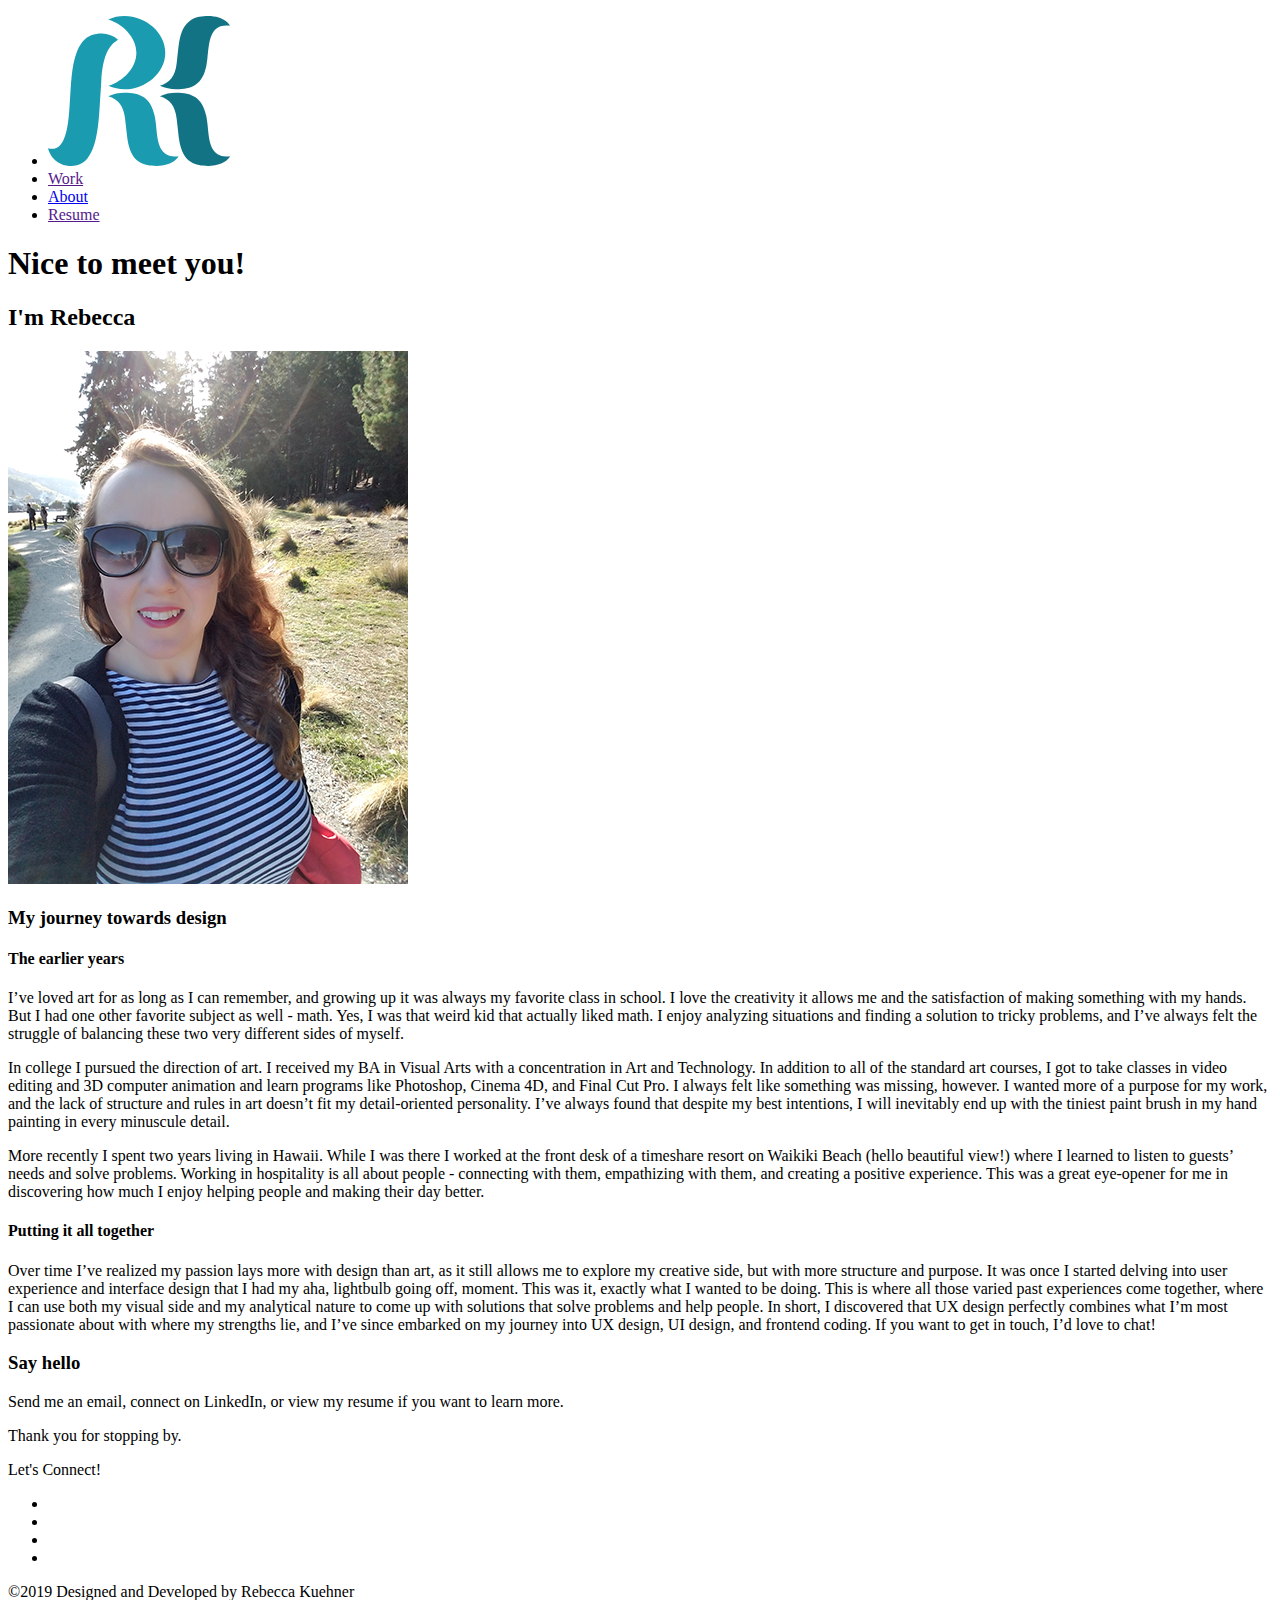
==== about.html @ 0a6de9e0 "HTML complete" ====
<!DOCTYPE html>
<html lang="en" dir="ltr">
  <head>
    <meta charset="utf-8">
    <meta name="viewport" content="width=device-width, initial-scale=1.0">
    <title>Rebecca Kuehner | About</title>
    <link rel="stylesheet" href="https://i.icomoon.io/public/temp/06a7cc0ef6/UntitledProject/style.css">
  </head>
  <body>
    <!-- NAVBAR -->
    <nav>
      <ul class="header">
        <li><a class="navlink" href="index.html"><img class="rklogo" src="images/rk-logo.svg" alt ="RK"></a></li>
        <li><a class="navlink" href="">Work</a></li> <!-- LINK THIS -->
        <li><a class="navlink" href="about.html">About</a></li>
        <li><a class="navlink" href="">Resume</a> <!-- LINK THIS --></li>
      </ul>
    </nav>

    <section class="greeting">
      <h1>Nice to meet you!</h1>
      <h2>I'm Rebecca</h2>
      <img class="rkimage" src="images/about-image-1.png" alt ="Rebecca">
    </section>

    <section class="about-me">
      <h3>My journey towards design</h3>
      <h4>The earlier years</h4>
      <p>I’ve loved art for as long as I can remember, and growing up it was always my favorite class in school. I love the creativity it allows me and the satisfaction of making something with my hands. But I had one other favorite subject as well - math. Yes, I was that weird kid that actually liked math. I enjoy analyzing situations and finding a solution to tricky problems, and I’ve always felt the struggle of balancing these two very different sides of myself.</p>
      <p>In college I pursued the direction of art. I received my BA in Visual Arts with a concentration in Art and Technology. In addition to all of the standard art courses, I got to take classes in video editing and 3D computer animation and learn programs like Photoshop, Cinema 4D, and Final Cut Pro. I always felt like something was missing, however. I wanted more of a purpose for my work, and the lack of structure and rules in art doesn’t fit my detail-oriented personality. I’ve always found that despite my best intentions, I will inevitably end up with the tiniest paint brush in my hand painting in every minuscule detail.</p>
      <p>More recently I spent two years living in Hawaii. While I was there I worked at the front desk of a timeshare resort on Waikiki Beach (hello beautiful view!) where I learned to listen to guests’ needs and solve problems. Working in hospitality is all about people - connecting with them, empathizing with them, and creating a positive experience. This was a great eye-opener for me in discovering how much I enjoy helping people and making their day better.</p>
      <h4>Putting it all together</h4>
      <p>Over time I’ve realized my passion lays more with design than art, as it still allows me to explore my creative side, but with more structure and purpose. It was once I started delving into user experience and interface design that I had my aha, lightbulb going off, moment. This was it, exactly what I wanted to be doing. This is where all those varied past experiences come together, where I can use both my visual side and my analytical nature to come up with solutions that solve problems and help people. In short, I discovered that UX design perfectly combines what I’m most passionate about with where my strengths lie, and I’ve since embarked on my journey into UX design, UI design, and frontend coding. If you want to get in touch, I’d love to chat!</p>
    </section>

    <section class="connect">
      <h3>Say hello</h3>
      <p>Send me an email, connect on LinkedIn, or view my resume if you want to learn more.</p>
    </section>

    <!-- FOOTER -->
    <footer>
      <p>Thank you for stopping by.</p>
      <p>Let's Connect!</p>
      <ul>
        <li><span class="icon-envelope"></span></li>
        <li><span class="icon-linkedin"></span></li>
        <li><span class="icon-github"></span></li>
        <li><span class="icon-instagram"></span></li>
      </ul>
      <p>&copy2019 Designed and Developed by Rebecca Kuehner</p>
    </footer>
  </body>
</html>
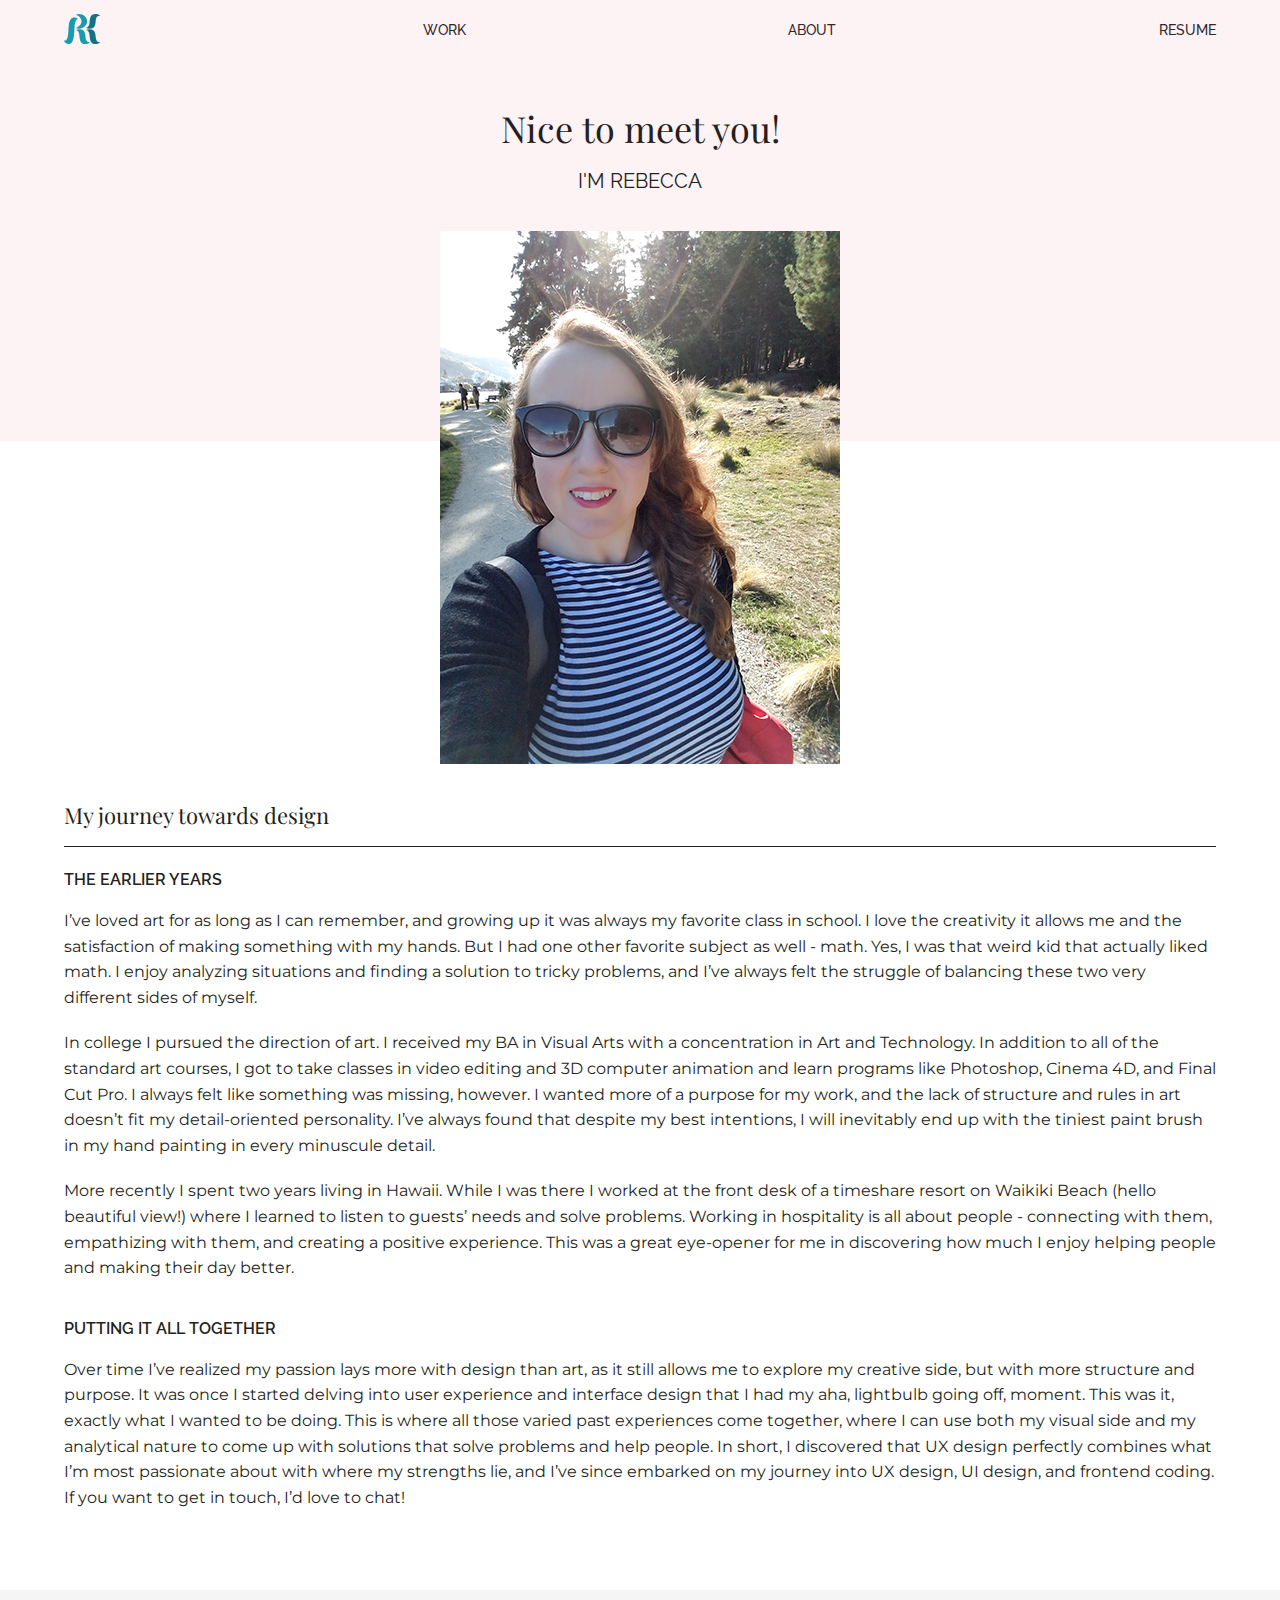
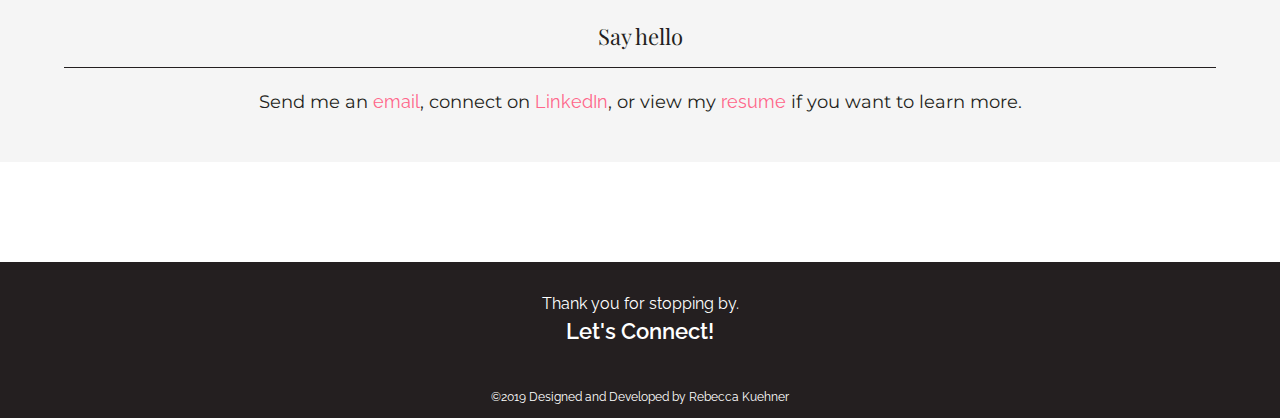
==== commit 4674d279: "portfolio css" ====
--- a/about.html
+++ b/about.html
@@ -4,51 +4,66 @@
     <meta charset="utf-8">
     <meta name="viewport" content="width=device-width, initial-scale=1.0">
     <title>Rebecca Kuehner | About</title>
+    <!-- Styles -->
+    <link rel="stylesheet" href="css/reset.css">
+    <link rel="stylesheet" href="css/style.css">
+    <!-- Icons -->
+    <link rel="stylesheet" href="https://use.fontawesome.com/releases/v5.7.2/css/all.css" integrity="sha384-fnmOCqbTlWIlj8LyTjo7mOUStjsKC4pOpQbqyi7RrhN7udi9RwhKkMHpvLbHG9Sr" crossorigin="anonymous">
     <link rel="stylesheet" href="https://i.icomoon.io/public/temp/06a7cc0ef6/UntitledProject/style.css">
+    <!-- Fonts -->
+    <link href="https://fonts.googleapis.com/css?family=Montserrat:400,500,600|Playfair+Display:400,700|Raleway:400,500,600" rel="stylesheet">
   </head>
   <body>
     <!-- NAVBAR -->
     <nav>
-      <ul class="header">
-        <li><a class="navlink" href="index.html"><img class="rklogo" src="images/rk-logo.svg" alt ="RK"></a></li>
-        <li><a class="navlink" href="">Work</a></li> <!-- LINK THIS -->
-        <li><a class="navlink" href="about.html">About</a></li>
-        <li><a class="navlink" href="">Resume</a> <!-- LINK THIS --></li>
+      <ul class="nav-container">
+        <li class="navlink left"><a class="headerlink" href="index.html"><img class="rklogo" src="images/rk-logo.svg" alt ="RK"></a></li>
+        <li class="navlink underline"><a href="index.html#projects">Work</a></li>
+        <li class="navlink underline"><a href="about.html">About</a></li>
+        <li class="navlink underline"><a href="">Resume</a> <!-- LINK THIS --></li>
       </ul>
     </nav>
 
     <section class="greeting">
       <h1>Nice to meet you!</h1>
       <h2>I'm Rebecca</h2>
-      <img class="rkimage" src="images/about-image-1.png" alt ="Rebecca">
     </section>
 
-    <section class="about-me">
-      <h3>My journey towards design</h3>
-      <h4>The earlier years</h4>
-      <p>I’ve loved art for as long as I can remember, and growing up it was always my favorite class in school. I love the creativity it allows me and the satisfaction of making something with my hands. But I had one other favorite subject as well - math. Yes, I was that weird kid that actually liked math. I enjoy analyzing situations and finding a solution to tricky problems, and I’ve always felt the struggle of balancing these two very different sides of myself.</p>
-      <p>In college I pursued the direction of art. I received my BA in Visual Arts with a concentration in Art and Technology. In addition to all of the standard art courses, I got to take classes in video editing and 3D computer animation and learn programs like Photoshop, Cinema 4D, and Final Cut Pro. I always felt like something was missing, however. I wanted more of a purpose for my work, and the lack of structure and rules in art doesn’t fit my detail-oriented personality. I’ve always found that despite my best intentions, I will inevitably end up with the tiniest paint brush in my hand painting in every minuscule detail.</p>
-      <p>More recently I spent two years living in Hawaii. While I was there I worked at the front desk of a timeshare resort on Waikiki Beach (hello beautiful view!) where I learned to listen to guests’ needs and solve problems. Working in hospitality is all about people - connecting with them, empathizing with them, and creating a positive experience. This was a great eye-opener for me in discovering how much I enjoy helping people and making their day better.</p>
-      <h4>Putting it all together</h4>
-      <p>Over time I’ve realized my passion lays more with design than art, as it still allows me to explore my creative side, but with more structure and purpose. It was once I started delving into user experience and interface design that I had my aha, lightbulb going off, moment. This was it, exactly what I wanted to be doing. This is where all those varied past experiences come together, where I can use both my visual side and my analytical nature to come up with solutions that solve problems and help people. In short, I discovered that UX design perfectly combines what I’m most passionate about with where my strengths lie, and I’ve since embarked on my journey into UX design, UI design, and frontend coding. If you want to get in touch, I’d love to chat!</p>
+    <section>
+      <img class="rkimage center" src="images/about-image-1.png" alt ="Rebecca">
+    </section>
+
+    <section class="about-me container">
+      <h3 class="playfair-heading horizontal-line">My journey towards design</h3>
+      <div>
+        <h4 class="small-title">The earlier years</h4>
+        <p class="paragraph">I’ve loved art for as long as I can remember, and growing up it was always my favorite class in school. I love the creativity it allows me and the satisfaction of making something with my hands. But I had one other favorite subject as well - math. Yes, I was that weird kid that actually liked math. I enjoy analyzing situations and finding a solution to tricky problems, and I’ve always felt the struggle of balancing these two very different sides of myself.</p>
+        <p class="paragraph">In college I pursued the direction of art. I received my BA in Visual Arts with a concentration in Art and Technology. In addition to all of the standard art courses, I got to take classes in video editing and 3D computer animation and learn programs like Photoshop, Cinema 4D, and Final Cut Pro. I always felt like something was missing, however. I wanted more of a purpose for my work, and the lack of structure and rules in art doesn’t fit my detail-oriented personality. I’ve always found that despite my best intentions, I will inevitably end up with the tiniest paint brush in my hand painting in every minuscule detail.</p>
+        <p class="paragraph space-below">More recently I spent two years living in Hawaii. While I was there I worked at the front desk of a timeshare resort on Waikiki Beach (hello beautiful view!) where I learned to listen to guests’ needs and solve problems. Working in hospitality is all about people - connecting with them, empathizing with them, and creating a positive experience. This was a great eye-opener for me in discovering how much I enjoy helping people and making their day better.</p>
+        <h4 class="small-title">Putting it all together</h4>
+        <p class="paragraph">Over time I’ve realized my passion lays more with design than art, as it still allows me to explore my creative side, but with more structure and purpose. It was once I started delving into user experience and interface design that I had my aha, lightbulb going off, moment. This was it, exactly what I wanted to be doing. This is where all those varied past experiences come together, where I can use both my visual side and my analytical nature to come up with solutions that solve problems and help people. In short, I discovered that UX design perfectly combines what I’m most passionate about with where my strengths lie, and I’ve since embarked on my journey into UX design, UI design, and frontend coding. If you want to get in touch, I’d love to chat!</p>
+      </div>
     </section>
 
     <section class="connect">
-      <h3>Say hello</h3>
-      <p>Send me an email, connect on LinkedIn, or view my resume if you want to learn more.</p>
+      <div class="contact-container">
+        <h3 class="playfair-heading horizontal-line">Say hello</h3>
+        <p class="paragraph">Send me an <a href="mailto:rkuehner@gmail.com">email</a>, connect on <a href="https://www.linkedin.com/in/rebeccakuehner" target="_blank">LinkedIn</a>, or view my <a href="#">resume</a> if you want to learn more.</p> <!-- LINK THE RESUME!!!!!!!! -->
+      </div>
     </section>
 
     <!-- FOOTER -->
     <footer>
       <p>Thank you for stopping by.</p>
-      <p>Let's Connect!</p>
+      <p id="connect">Let's Connect!</p>
       <ul>
-        <li><span class="icon-envelope"></span></li>
-        <li><span class="icon-linkedin"></span></li>
-        <li><span class="icon-github"></span></li>
-        <li><span class="icon-instagram"></span></li>
+        <li class="social-list"><a href="mailto:rkuehner@gmail.com"><i class="fas fa-envelope social"></i></a></li>
+        <li class="social-list"> <a href="https://www.linkedin.com/in/rebeccakuehner" target="_blank"><i class="fab fa-linkedin social"></i></a></li>
+        <li class="social-list"><a href="https://github.com/rkuehner" target="_blank"><i class="fab fa-github social"></i></a></li>
+        <li class="social-list"><a href="https://www.instagram.com/rkuehner/" target="_blank"><i class="fab fa-instagram social"></i></a></li>
       </ul>
-      <p>&copy2019 Designed and Developed by Rebecca Kuehner</p>
+      <p id="copyright">&copy2019 Designed and Developed by Rebecca Kuehner</p>
     </footer>
+
   </body>
 </html>
--- a/css/style.css
+++ b/css/style.css
@@ -0,0 +1,623 @@
+* {
+  box-sizing: border-box;
+}
+
+html {
+  font-family: 'Montserrat', sans-serif;
+  font-size: 10px;
+}
+
+/* MAIN TEXT COLOR */
+h1, h2, h3, h4, h5, h6, p {
+  color: #241F20;
+}
+
+/* FONTS */
+h1 {
+  font-family: 'Playfair Display', serif;
+}
+
+p {
+  font-size: 1.6rem;
+}
+
+.paragraph {
+  line-height: 160%;
+  padding: 10px 0;
+}
+
+.semi-bold {
+  font-weight: 600;
+}
+
+.bold {
+  font-weight: 700;
+}
+
+.sub-heading, .small-title {
+  font-family: 'Raleway', sans-serif;
+  font-size: 1.4rem;
+  font-weight: 500;
+}
+
+.uppercase {
+  text-transform: uppercase;
+}
+
+.small-title {
+  text-transform: uppercase;
+  font-size: 1.6rem;
+  font-weight: 600;
+  padding: 1rem 0;
+}
+
+.playfair-heading {
+  font-family: 'Playfair Display', serif;
+  font-size: 2.2rem;
+}
+
+
+/* LINKS */
+a {
+  color: #FF668A;
+  font-family: 'Raleway', sans-serif;
+  font-size: 1.8rem;
+  text-decoration: none;
+}
+
+a.upper {
+  font-size: 1.7rem;
+  text-transform: uppercase;
+}
+
+.home-link {
+  font-weight: 600;
+  padding: 5px 0;
+}
+
+a:hover {
+  color: #E9358B;
+}
+
+/* MARGINS */
+.container {
+  margin: 0 auto;
+  width: 90vw;
+}
+
+.center {
+  display: block;
+  margin: 0 auto
+}
+
+.center-text {
+  display: block;
+  text-align: center;
+}
+
+.absolute-center {
+  left: 50%;
+  margin: 0;
+  -ms-transform: translate(-50%, -50%);
+  position: absolute;
+  top: 50%;
+  transform: translate(-50%, -50%);
+}
+
+.space-below {
+  margin-bottom: 2rem;
+}
+
+.full-screen-width {
+  width: 100vw;
+}
+
+.buffer {
+  padding: 10px 0;
+}
+
+/*************** NAVBAR *******************/
+nav {
+  background-color: #FDF2F4;
+  position: fixed;
+  top: 0;
+  width: 100%;
+  z-index: 3;
+}
+
+.nav-container {
+  align-items: center;
+  display: flex;
+  flex-direction: row;
+  height: 6rem;
+  margin: 0 auto;
+  width: 90vw;
+}
+
+li.navlink {
+  flex-grow: 1;
+  text-align: right;
+}
+li.left {
+  flex-grow: 0;
+  text-align: left;
+}
+
+li.navlink a{
+  color: #2E2729;
+  font-size: 1.4rem;
+  font-weight: 500;
+  position: relative;
+  text-transform: uppercase;
+}
+
+li.underline a:hover {
+  color: #1A9BB0;
+  font-weight: 600;
+}
+
+li.underline a:before {
+  content: "";
+  position: absolute;
+  width: 100%;
+  height: 2px;
+  bottom: 0;
+  left: 0;
+  background-color: #1A9BB0;
+  visibility: hidden;
+  -webkit-transform: scaleX(0);
+  transform: scaleX(0);
+  -webkit-transition: all 0.3s ease-in-out 0s;
+  transition: all 0.3s ease-in-out 0s;
+}
+
+li.underline a:hover:before {
+  visibility: visible;
+  -webkit-transform: scaleX(1);
+  transform: scaleX(1);
+}
+
+.rklogo {
+  height: 3rem;
+}
+
+
+
+/******** FOOTER *************/
+footer {
+  background-color: #241F20;
+  padding-top: 30px;
+  text-align: center;
+}
+
+footer > p {
+  color: white;
+  font-family: 'Raleway', sans-serif;
+  padding: 4px;
+  size: 18px;
+}
+
+#connect {
+  font-size: 22px;
+  font-weight: 600;
+}
+
+.social-list {
+  display: inline-block;
+}
+
+.social {
+  color: white;
+  font-size: 20px;
+  margin: 12px;
+}
+
+#copyright {
+  font-size:12px;
+  padding: 25px 0 15px 0;
+}
+
+.social:hover {
+  color: #F9D2D9;
+}
+
+
+/*********************************** HOMEPAGE *******************************************/
+/*HERO*/
+.home-hero {
+  margin-top: 19rem;
+}
+
+.home-hero > h1 {
+  font-size: 4.6rem;
+  font-weight: bold;
+  line-height: 90%;
+  padding: 1.5rem 0;
+}
+
+.home-hero > h2 {
+  border-bottom: 1px solid #241F20;
+  font-size: 2.2rem;
+  line-height: 110%;
+  padding: 2rem 0;
+}
+
+.home-hero > p {
+  color: #626161;
+  font-size: 1.6rem;
+  line-height: 140%;
+  margin-bottom: 13rem;
+  padding: 2rem 0;
+}
+
+.email {
+  font-family: 'Montserrat', sans-serif;
+  font-size: 1.6rem;
+}
+
+.down-arrow {
+  display: block;
+  margin: 0 auto;
+  padding-bottom: 2.4rem;
+  -moz-animation: bounce 3s infinite;
+  -webkit-animation: bounce 3s infinite;
+  animation: bounce 3s infinite;
+}
+
+@keyframes bounce {
+  0%, 20%, 50%, 80%, 100% {
+    transform: translateY(0);
+  }
+  40% {
+    transform: translateY(-10px);
+  }
+  60% {
+    transform: translateY(-10px);
+  }
+}
+
+
+
+/* PROJECTS */
+#projects {
+  background-color: #F5F5F5;
+}
+
+.pouch-name {
+  margin-top: 70px;
+  padding: 10px 0;
+  width:124px;
+}
+
+.project-type {
+  padding: 5px 0;
+}
+
+.project-description {
+  line-height: 130%;
+  padding: 30px 0;
+}
+
+.pouch-mockup {
+  margin-bottom: 50px;
+  padding: 30px 0;
+  width: 90vw;
+}
+
+
+/* ABOUT */
+.about {
+  padding: 100px 0;
+}
+
+.about > h2 {
+  border-bottom: 1px solid #241F20;
+  padding-bottom: 10px;
+}
+
+.about > p {
+  line-height: 130%;
+  padding: 25px 0;
+}
+
+
+
+/********************************** ABOUT PAGE *************************************************/
+.greeting {
+  background-color: #FDF2F4;
+  margin-top: 6rem;
+  padding: 5rem 0 25rem 0;
+  text-align: center;
+}
+
+.greeting > h1 {
+  font-size: 3.6rem;
+}
+
+.greeting > h2 {
+  font-family: 'Raleway', sans-serif;
+  font-size: 2rem;
+  padding-top: 2.5rem;
+  text-transform: uppercase;
+}
+
+.rkimage {
+  background-color: #FDF2F4;
+  max-width: 90vw;
+  position: relative;
+  top: -21rem;
+  z-index: 1;
+}
+
+/* Bio Section */
+.about-me {
+  position: relative;
+  top: -17rem;
+}
+
+.horizontal-line {
+  border-bottom: 1px solid #241F20;
+  padding-bottom: 2rem;
+}
+
+.about-me > div {
+  margin-top: 1.5rem;
+}
+
+/*Say hello */
+.connect {
+  background-color: #F5F5F5;
+  padding: 3.5rem 0;
+  position: relative;
+  text-align: center;
+  top: -10rem;
+}
+
+.contact-container {
+  margin: 0 auto;
+  max-width: 90vw;
+}
+
+.connect > .playfair-heading {
+  font-size: 2.6rem;
+}
+
+.contact-container > .paragraph {
+  font-size: 1.8rem;
+  padding-top: 2rem;
+}
+
+
+/*********************************************** CASE STUDY ***************************************************************/
+/* Hero Unit */
+.cs-hero {
+  margin-top: 11rem;
+}
+
+.new-section {
+  background-color: #1A9BB0;
+  color: white;
+  font-size: 2.4rem;
+  margin: 30px 0 40px 0;
+  padding: 1.5rem 0;
+  text-align: center;
+}
+
+.cs-hero > .sub-heading {
+  padding: 1.5rem 0;
+}
+
+.cs-hero > a {
+  padding: 3rem 0;
+}
+
+.my-role {
+  background-color: #F5F5F5;
+  margin: 30px 0 70px 0;
+  padding: 50px 0;
+}
+
+
+/* Sections and Spacing */
+.sub-section {
+  font-family: 'Raleway', sans-serif;
+  font-size: 1.8rem;
+  font-weight: 600;
+  text-transform: uppercase;
+  padding: 1rem 0 .7rem 0;
+}
+
+.gap {
+  padding-bottom: 60px;
+}
+
+
+/* User Persona */
+.persona-image {
+  max-width: 90vw;
+  padding: 1rem 0;
+}
+
+.persona > h4 {
+  font-size: 14px;
+  font-weight: 400;
+  padding: 1rem 0 2.5rem 0;
+  text-transform: uppercase;
+}
+
+.persona > .paragraph {
+  font-size: 16px;
+  padding: 0;
+}
+
+.persona-bullets {
+  font-size: 16px;
+  text-align: left;
+  width: 85vw;
+}
+
+.quote {
+  border-left: 2px solid #241F20;
+  font-weight: 500;
+  margin: 20px 0;
+  padding-left: 15px;
+}
+
+/* Branding */
+.full-image {
+  width: 90vw;
+}
+
+.images-flex {
+  display: flex;
+  flex-direction: row;
+  width: 90vw;
+}
+
+
+
+/************************* POUCH ***************************/
+
+.pouch-hero-image {
+  padding-bottom: 1.5rem;
+  width: 90vw;
+}
+
+.pouch-heading {
+  width: 124px;
+}
+
+/* Survey Results*/
+.background.container {
+  width: 100vw;
+}
+
+.survey-background {
+  background-attachment: fixed;
+  background-image: url("../images/pouch/computer-background.jpg");
+  background-position: center;
+  background-repeat: no-repeat;
+  background-size: cover;
+  margin-bottom: 70px;
+  padding: 50px 0;
+}
+.survey-results {
+  color: white;
+  font-size: 1.8rem;
+  text-align: left;
+  width: 80vw;
+}
+
+.bullet {
+  line-height: 130%;
+  list-style-type: disc;
+  padding-bottom: 10px;
+}
+
+/* Information Architecture */
+.ia-image {
+  background-image: url("../images/pouch/user-flows.png");
+  background-position: left;
+  background-repeat: no-repeat;
+  background-size: cover;
+  height: 600px;
+  margin: 10px 0 100px 0;
+  position: relative;
+}
+
+.inner-box {
+  background-color: white;
+  max-width: 360px;
+  padding: 2rem;
+  width: 90vw;
+}
+
+/* Branding */
+.branding-container {
+  background-color: #F5F5F5;
+  margin: 80px 0;
+  padding-top: 40px;
+}
+
+.fonts, .colors {
+  max-width: 350px;
+  padding: 20px 0 50px 0;
+}
+
+.pouch-logos {
+  margin: 10px 0;
+}
+
+/* Wireframes */
+.background {
+  background-color: #F5F5F5;
+  margin: 2rem 0;
+  padding: 2rem 0;
+}
+
+/* Final Design */
+.prototype {
+  align-items: center;
+  display: flex;
+  flex-direction: column;
+  margin: 50px 0 100px 0;
+}
+
+.mobile-icon {
+  color: #FF668A;
+  font-size: 10rem;
+}
+
+.mobile-icon:hover {
+  color: #E9358B;
+}
+
+
+
+
+
+/* OVERWRITE OTHER SPACING */
+
+.end-of-section {
+  margin-bottom: 70px;
+}
+
+.page-bottom {
+  margin-bottom: 90px;
+}
+
+
+
+
+
+
+
+
+
+
+
+
+
+
+
+
+
+
+
+/*.full-width {
+	left: 50%;
+	margin-left: -50vw;
+	margin-right: -50vw;
+	max-width: 100vw;
+	position: relative;
+	right: 50%;
+	width: 100vw;
+}
+
+/* TABLETS */
+
+/* @media screen and (min-width: 768px) {
+  .about {
+    background-color: orange;
+  }
+} */
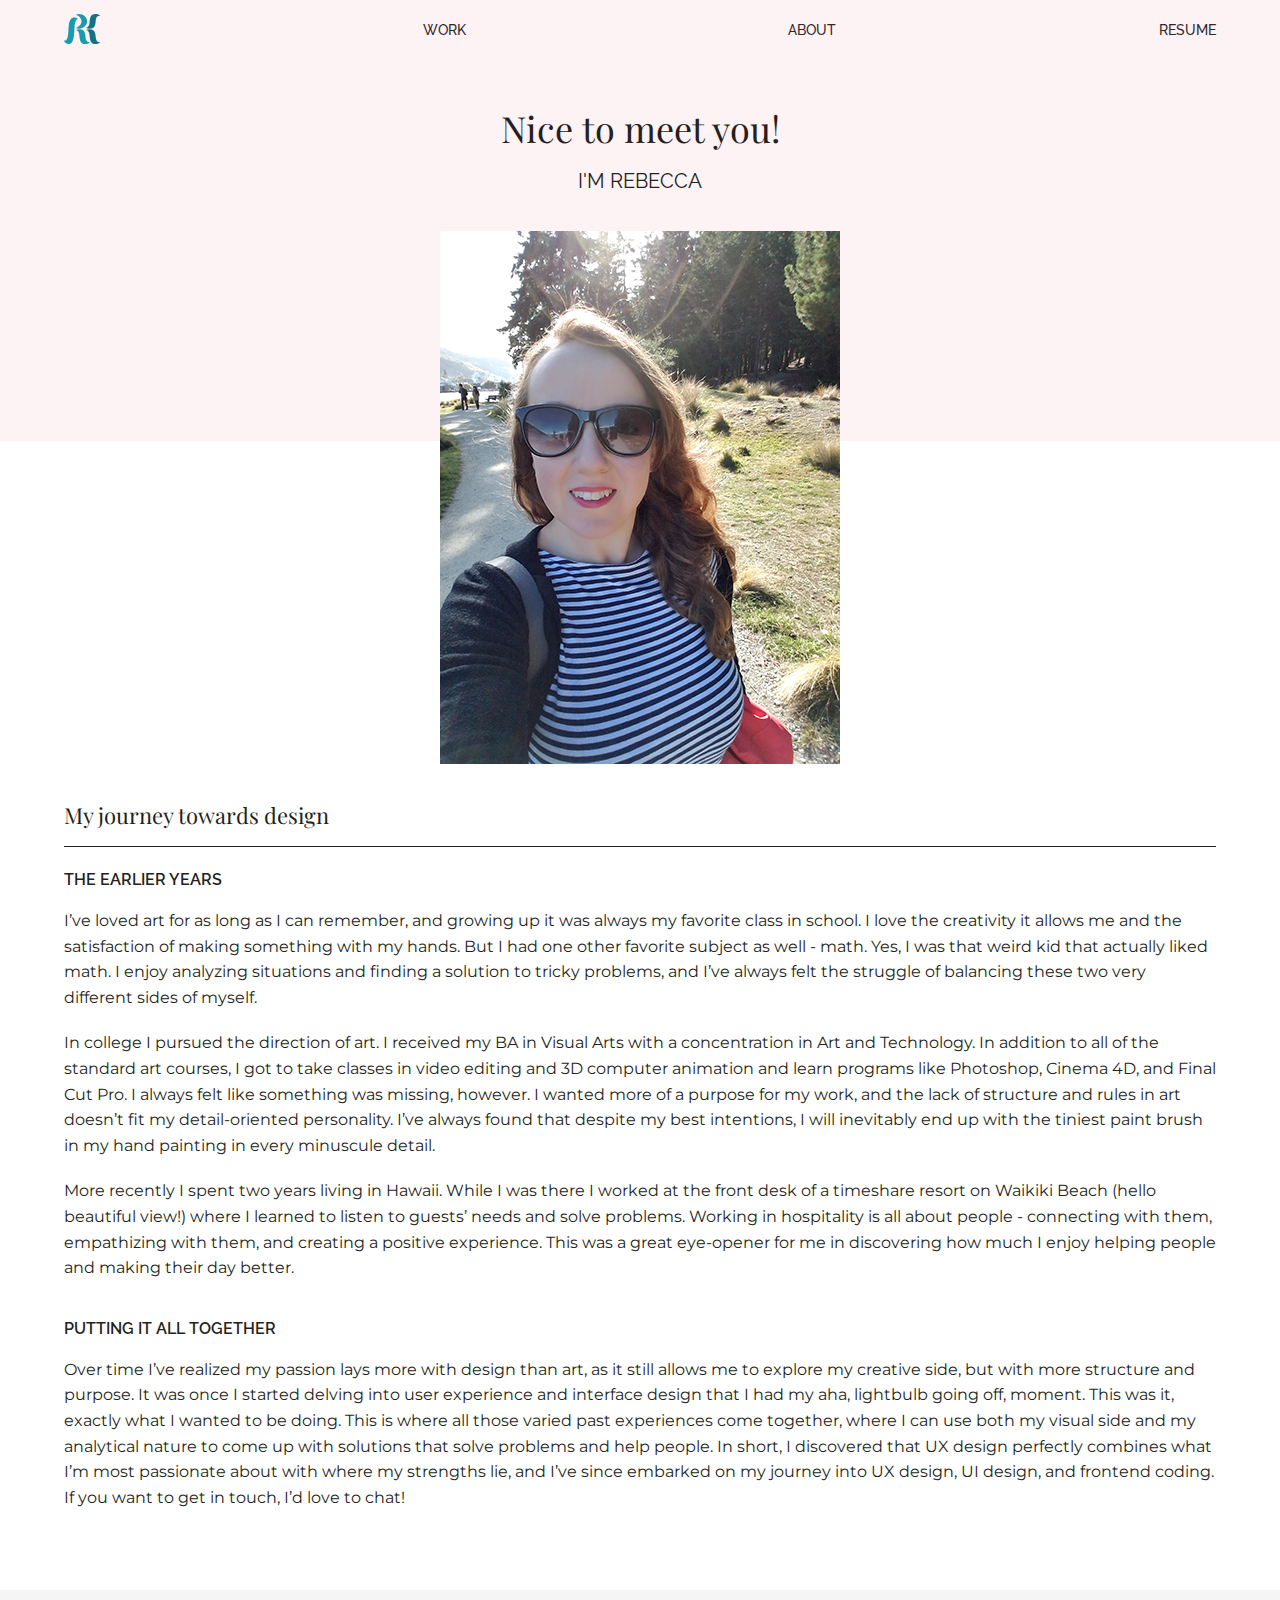
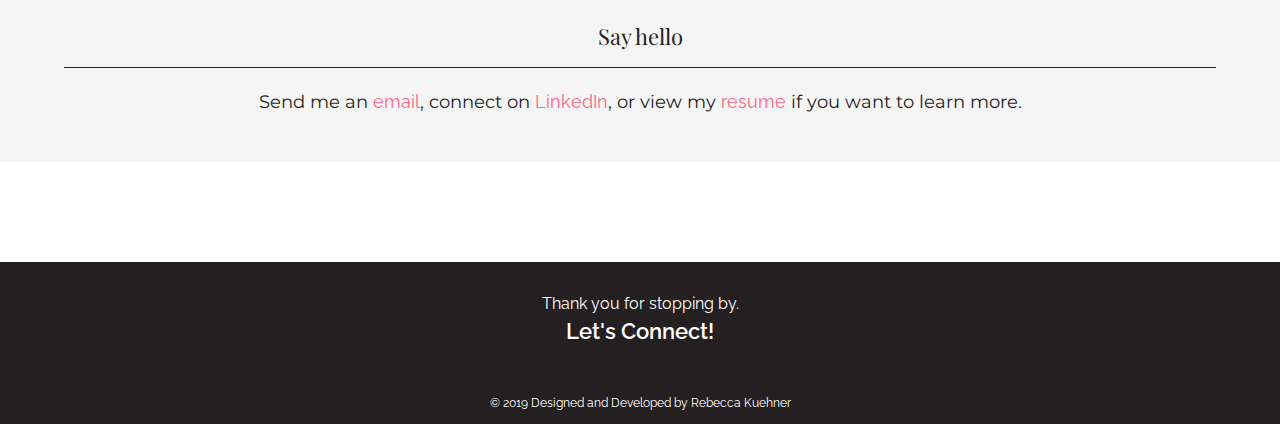
==== commit 8435cef7: "second css commit" ====
--- a/about.html
+++ b/about.html
@@ -62,7 +62,7 @@
         <li class="social-list"><a href="https://github.com/rkuehner" target="_blank"><i class="fab fa-github social"></i></a></li>
         <li class="social-list"><a href="https://www.instagram.com/rkuehner/" target="_blank"><i class="fab fa-instagram social"></i></a></li>
       </ul>
-      <p id="copyright">&copy2019 Designed and Developed by Rebecca Kuehner</p>
+      <p id="copyright">&copy; 2019 Designed and Developed by Rebecca Kuehner</p>
     </footer>
 
   </body>
--- a/css/style.css
+++ b/css/style.css
@@ -1,10 +1,11 @@
-* {
+*, *:before, *:after {
   box-sizing: border-box;
 }
 
 html {
   font-family: 'Montserrat', sans-serif;
   font-size: 10px;
+  overflow-x: hidden;
 }
 
 /* MAIN TEXT COLOR */
@@ -76,7 +77,7 @@
 }
 
 a:hover {
-  color: #E9358B;
+  color: #1A9BB0;
 }
 
 /* MARGINS */
@@ -114,6 +115,11 @@
 
 .buffer {
   padding: 10px 0;
+}
+
+/* Hide Elements */
+.hide-mobile {
+  display: none;
 }
 
 /*************** NAVBAR *******************/
@@ -204,12 +210,12 @@
 
 .social-list {
   display: inline-block;
+  padding: 12px;
 }
 
 .social {
   color: white;
   font-size: 20px;
-  margin: 12px;
 }
 
 #copyright {
@@ -407,7 +413,7 @@
   padding: 1.5rem 0;
 }
 
-.cs-hero > a {
+.cs-hero-link {
   padding: 3rem 0;
 }
 
@@ -450,10 +456,15 @@
   padding: 0;
 }
 
+.bullets-container {
+  left: 15px;
+  position: relative;
+  width: 90vw;
+}
+
 .persona-bullets {
   font-size: 16px;
   text-align: left;
-  width: 85vw;
 }
 
 .quote {
@@ -499,13 +510,12 @@
   background-repeat: no-repeat;
   background-size: cover;
   margin-bottom: 70px;
-  padding: 50px 0;
+  padding: 60px 0;
 }
 .survey-results {
   color: white;
   font-size: 1.8rem;
   text-align: left;
-  width: 80vw;
 }
 
 .bullet {
@@ -560,7 +570,7 @@
   align-items: center;
   display: flex;
   flex-direction: column;
-  margin: 50px 0 100px 0;
+  /* padding: 50px 0; */
 }
 
 .mobile-icon {
@@ -569,17 +579,19 @@
 }
 
 .mobile-icon:hover {
-  color: #E9358B;
-}
-
-
-
-
-
-/* OVERWRITE OTHER SPACING */
+  color: #1A9BB0;
+}
+
+.prototypes-container {
+  padding: 50px 0;
+  margin-bottom: 100px;
+}
+
+
+/* FINAL SPACING */
 
 .end-of-section {
-  margin-bottom: 70px;
+  margin-bottom: 100px;
 }
 
 .page-bottom {
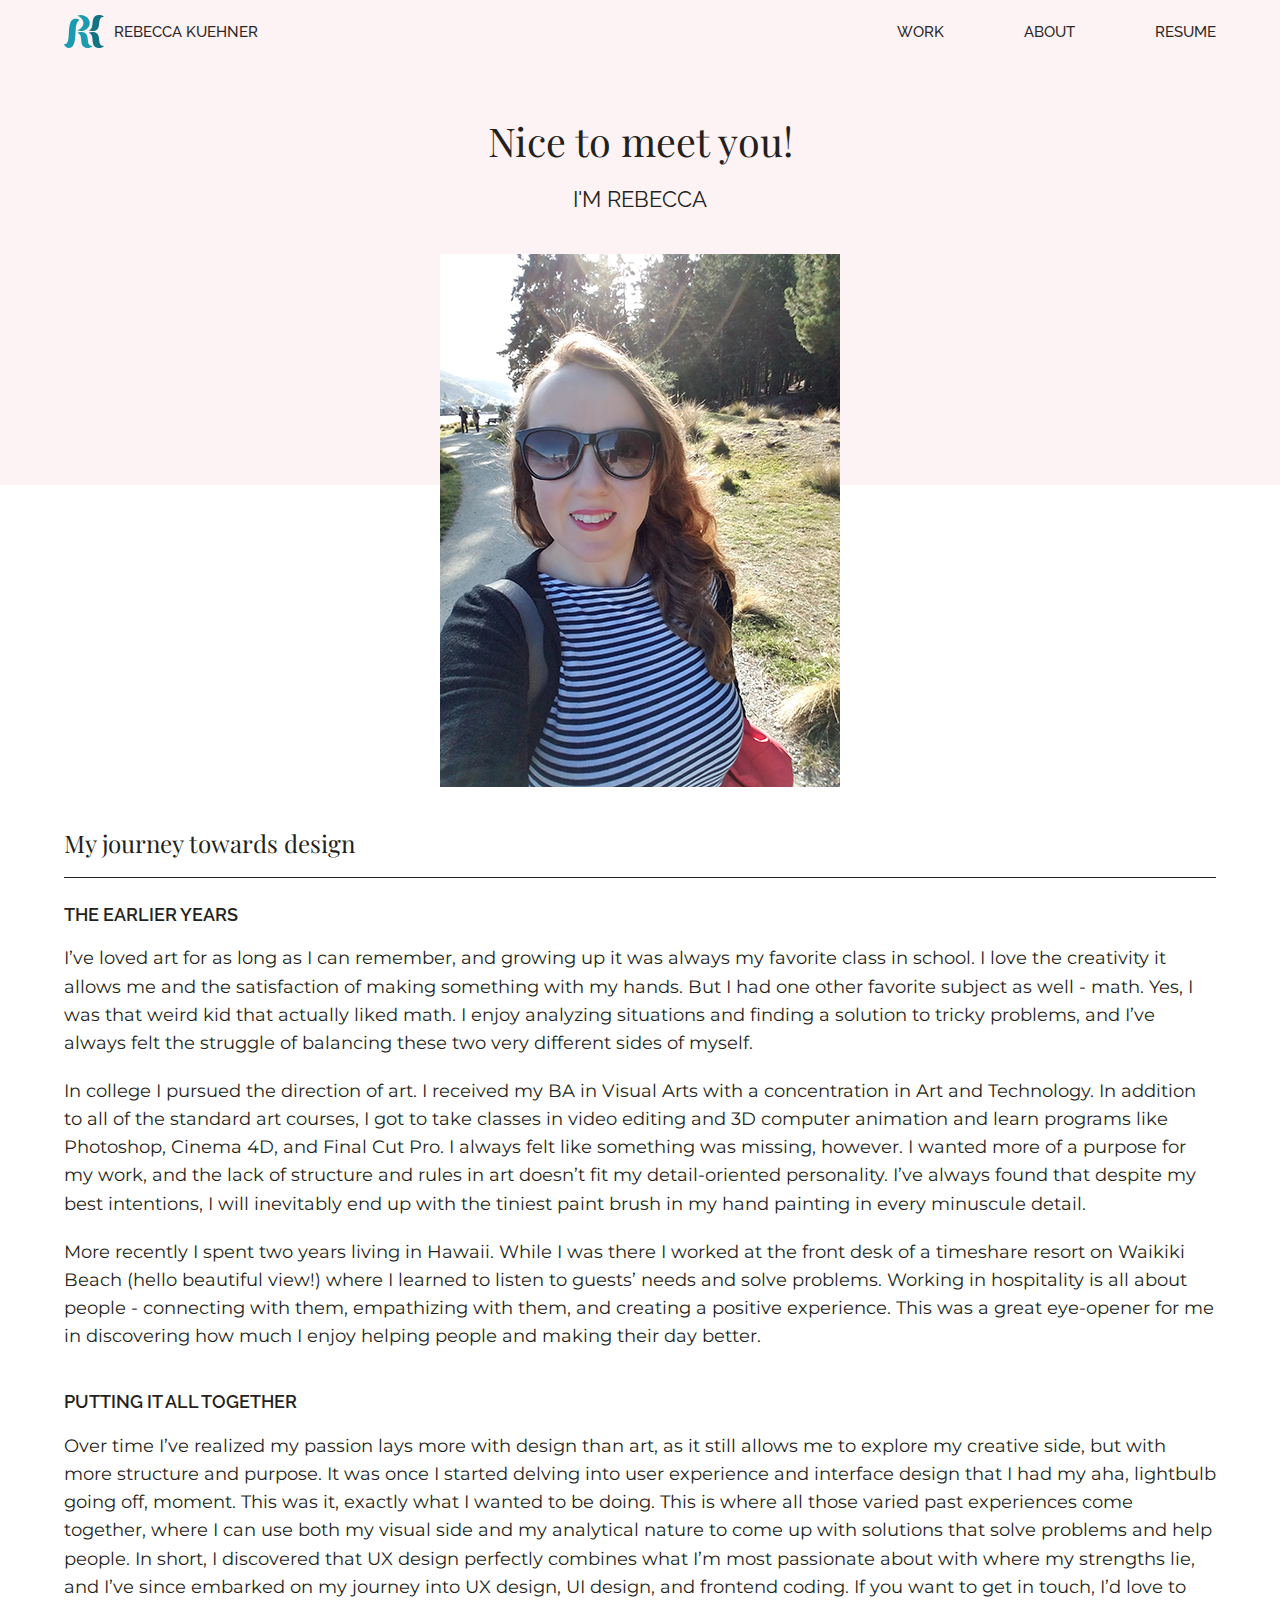
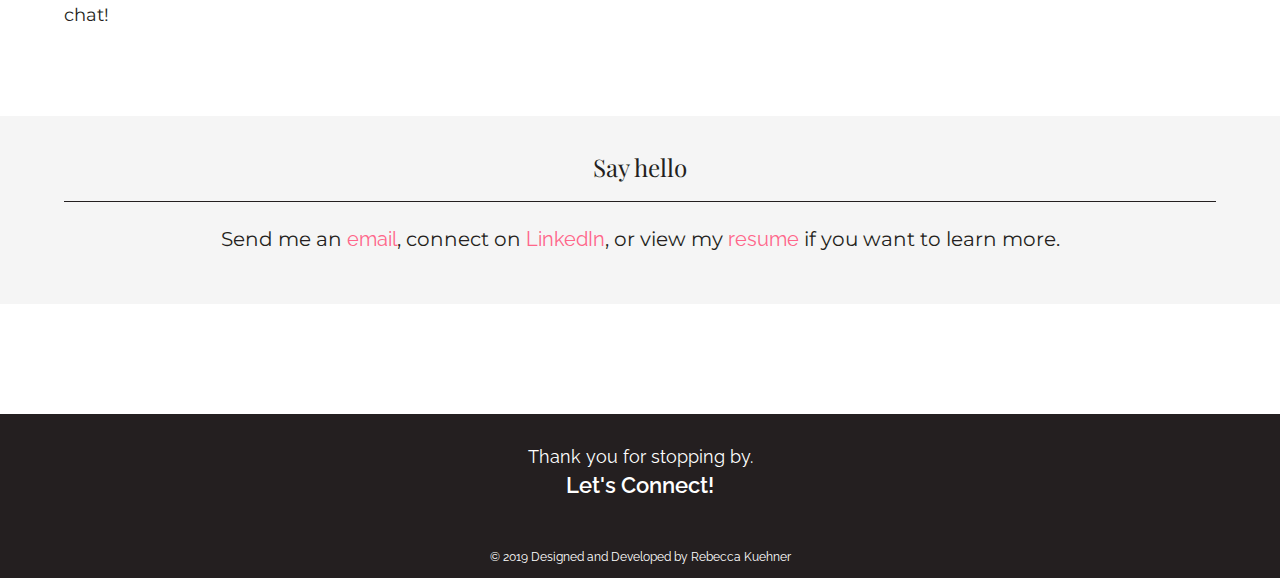
==== commit b82d21e5: "responsive homepage" ====
--- a/about.html
+++ b/about.html
@@ -16,9 +16,10 @@
   <body>
     <!-- NAVBAR -->
     <nav>
-      <ul class="nav-container">
+      <ul class="nav-container container">
         <li class="navlink left"><a class="headerlink" href="index.html"><img class="rklogo" src="images/rk-logo.svg" alt ="RK"></a></li>
-        <li class="navlink underline"><a href="index.html#projects">Work</a></li>
+        <li class="navlink left hide-mobile" id="my-name"><a href="index.html">Rebecca Kuehner</a></li>
+        <li class="navlink underline"><a href="index.html#work">Work</a></li>
         <li class="navlink underline"><a href="about.html">About</a></li>
         <li class="navlink underline"><a href="">Resume</a> <!-- LINK THIS --></li>
       </ul>
@@ -46,7 +47,7 @@
     </section>
 
     <section class="connect">
-      <div class="contact-container">
+      <div class="contact-container container">
         <h3 class="playfair-heading horizontal-line">Say hello</h3>
         <p class="paragraph">Send me an <a href="mailto:rkuehner@gmail.com">email</a>, connect on <a href="https://www.linkedin.com/in/rebeccakuehner" target="_blank">LinkedIn</a>, or view my <a href="#">resume</a> if you want to learn more.</p> <!-- LINK THE RESUME!!!!!!!! -->
       </div>
--- a/css/style.css
+++ b/css/style.css
@@ -83,7 +83,7 @@
 /* MARGINS */
 .container {
   margin: 0 auto;
-  width: 90vw;
+  width: 90%;
 }
 
 .center {
@@ -117,11 +117,6 @@
   padding: 10px 0;
 }
 
-/* Hide Elements */
-.hide-mobile {
-  display: none;
-}
-
 /*************** NAVBAR *******************/
 nav {
   background-color: #FDF2F4;
@@ -137,13 +132,13 @@
   flex-direction: row;
   height: 6rem;
   margin: 0 auto;
-  width: 90vw;
 }
 
 li.navlink {
   flex-grow: 1;
   text-align: right;
 }
+
 li.left {
   flex-grow: 0;
   text-align: left;
@@ -200,7 +195,6 @@
   color: white;
   font-family: 'Raleway', sans-serif;
   padding: 4px;
-  size: 18px;
 }
 
 #connect {
@@ -285,8 +279,13 @@
 
 
 /* PROJECTS */
-#projects {
+.projects {
   background-color: #F5F5F5;
+}
+
+.projects-container {
+  margin: 0 auto;
+  width: 90%;
 }
 
 .pouch-name {
@@ -305,14 +304,13 @@
 }
 
 .pouch-mockup {
-  margin-bottom: 50px;
-  padding: 30px 0;
+  padding: 30px 0 80px 0;
   width: 90vw;
 }
 
 
 /* ABOUT */
-.about {
+.about-home {
   padding: 100px 0;
 }
 
@@ -381,7 +379,7 @@
 
 .contact-container {
   margin: 0 auto;
-  max-width: 90vw;
+  max-width: 90%;
 }
 
 .connect > .playfair-heading {
@@ -500,7 +498,7 @@
 
 /* Survey Results*/
 .background.container {
-  width: 100vw;
+  width: 100%;
 }
 
 .survey-background {
@@ -570,7 +568,6 @@
   align-items: center;
   display: flex;
   flex-direction: column;
-  /* padding: 50px 0; */
 }
 
 .mobile-icon {
@@ -599,8 +596,147 @@
 }
 
 
-
-
+/***************** RESPONSIVE DESIGN ******************/
+
+/*** MOBILE ***/
+@media screen and (max-width: 767px) {
+.hide-mobile {
+  display: none;
+  }
+
+}
+
+
+
+/*** TABLETS ***/
+@media screen and (min-width: 768px) {
+  .hide-tablet {
+    display: none;
+  }
+
+/* HOMEPAGE */
+/* Header */
+  li.left {
+    padding-right: 10px;
+  }
+
+  li.navlink {
+    flex-grow: 0;
+  }
+
+  li.underline {
+    padding-left: 80px;
+  }
+
+  /* Navbar */
+  #my-name {
+    flex-grow: 1;
+  }
+
+  /* Hero */
+  .home-hero {
+    margin-top: 21rem;
+    text-align: center;
+    width: 595px;
+  }
+
+  .home-hero > h1 {
+    font-size: 58px;
+  }
+
+
+  /* Projects */
+
+  .projects-container {
+    display: flex;
+    padding: 100px 0;
+  }
+
+
+  .project-info {
+    display: flex;
+    flex-direction: column;
+    justify-content: center;
+    max-width: 40vw;
+    text-align: left;
+  }
+
+
+  .home-cs-desktop {
+    align-self: center;
+    max-width: 60%;
+    padding-left: 1rem;
+  }
+
+  .pouch-name {
+    margin: 0;
+  }
+
+
+
+  /* About Me */
+  .about-home {
+    display: flex;
+    width: 595px;
+  }
+
+  .about-image-home {
+    height: 320px;
+    margin-right: 30px;
+    width: 242px;
+  }
+
+
+
+
+}
+
+
+
+
+
+/*** DESKTOP ***/
+@media screen and (min-width: 1024px) {
+  html {
+    font-size: 11px;
+  }
+
+  /* Max width of container */
+  .container, .pouch-hero-image, .full-image, .projects-container {
+    max-width: 1200px;
+  }
+
+
+  /*** Homepage ***/
+  /* Hero */
+  .home-hero > h1 {
+    font-size: 67px;
+  }
+
+  .home-hero > p {
+    margin-bottom: 15rem;
+  }
+
+
+
+  /* Projects */
+  .project-info {
+    text-align: left;
+    max-width: 30vw;
+  }
+
+
+  .home-cs-desktop {
+    align-self: center;
+    max-width: 70%;
+  }
+
+
+
+
+
+
+}
 
 
 
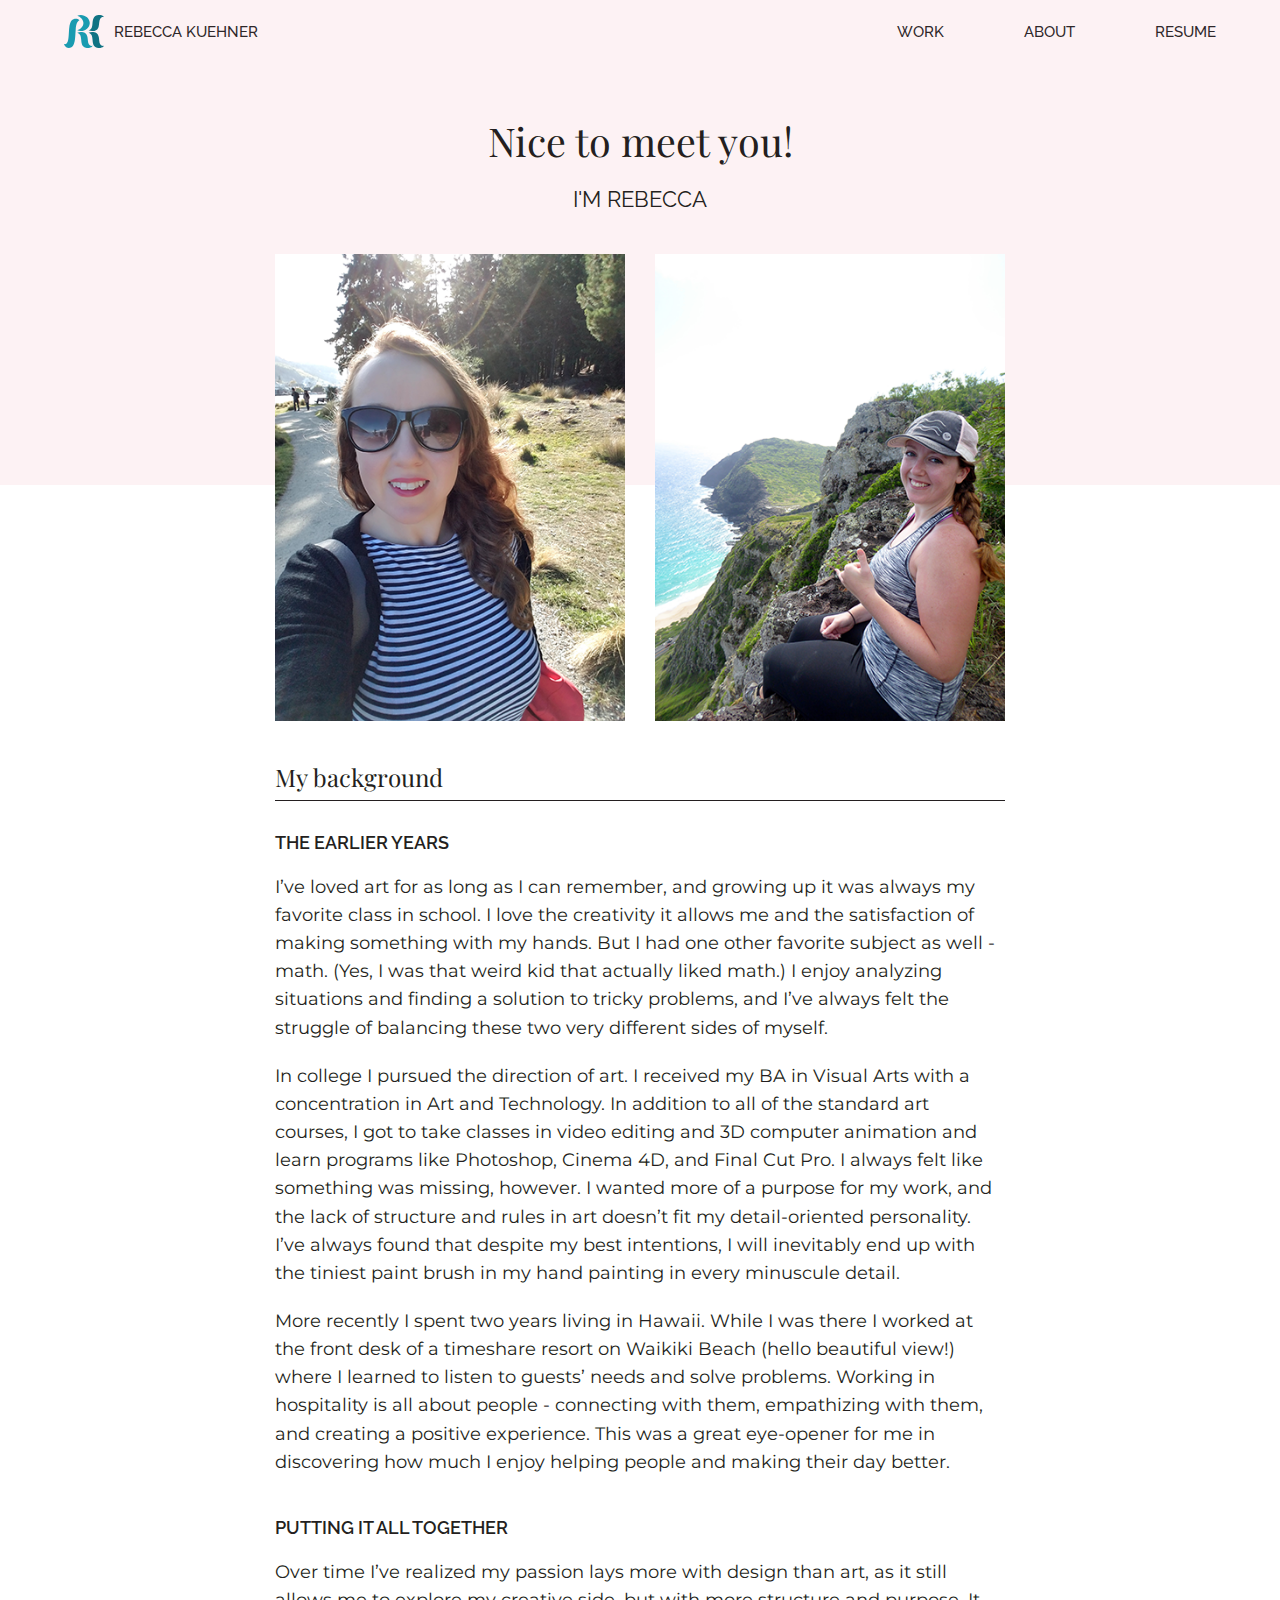
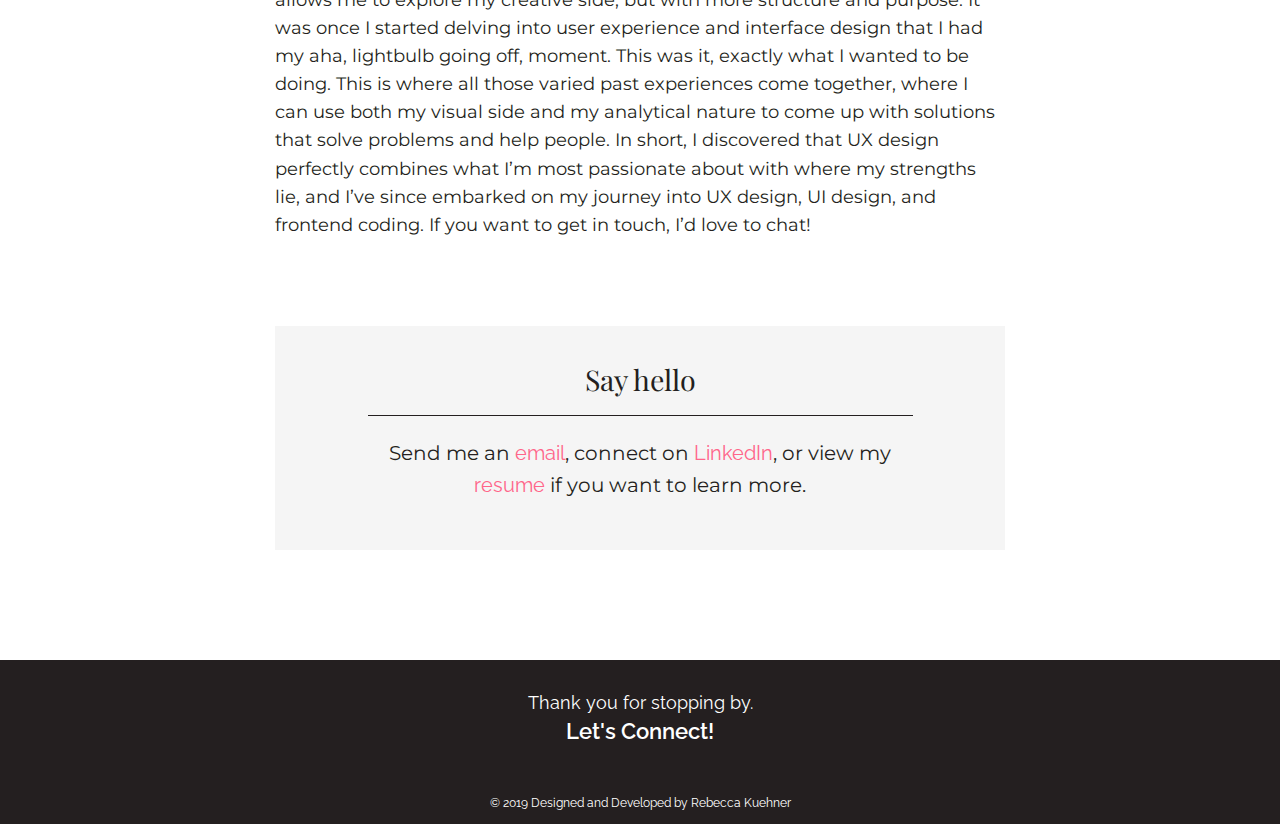
==== commit 6af0ad22: "responsive design push 2" ====
--- a/about.html
+++ b/about.html
@@ -4,6 +4,8 @@
     <meta charset="utf-8">
     <meta name="viewport" content="width=device-width, initial-scale=1.0">
     <title>Rebecca Kuehner | About</title>
+    <!-- Favicon -->
+    <link rel="icon" type="image/png" sizes="32x32" href="images/favicon.png">
     <!-- Styles -->
     <link rel="stylesheet" href="css/reset.css">
     <link rel="stylesheet" href="css/style.css">
@@ -25,20 +27,24 @@
       </ul>
     </nav>
 
+    <!-- Hero -->
     <section class="greeting">
       <h1>Nice to meet you!</h1>
       <h2>I'm Rebecca</h2>
     </section>
 
-    <section>
-      <img class="rkimage center" src="images/about-image-1.png" alt ="Rebecca">
+    <!-- Images -->
+    <section class="about-image-container container-inner">
+      <img class="rkimage" src="images/about-image-1.png" alt ="Rebecca">
+      <img class="rkimage hide-mobile" src="images/about-image-2.png" alt ="Rebecca">
     </section>
 
-    <section class="about-me container">
-      <h3 class="playfair-heading horizontal-line">My journey towards design</h3>
+    <!-- Bio -->
+    <section class="about-me container container-inner">
+      <h3 class="playfair-heading horizontal-line">My background</h3>
       <div>
         <h4 class="small-title">The earlier years</h4>
-        <p class="paragraph">I’ve loved art for as long as I can remember, and growing up it was always my favorite class in school. I love the creativity it allows me and the satisfaction of making something with my hands. But I had one other favorite subject as well - math. Yes, I was that weird kid that actually liked math. I enjoy analyzing situations and finding a solution to tricky problems, and I’ve always felt the struggle of balancing these two very different sides of myself.</p>
+        <p class="paragraph">I’ve loved art for as long as I can remember, and growing up it was always my favorite class in school. I love the creativity it allows me and the satisfaction of making something with my hands. But I had one other favorite subject as well - math. (Yes, I was that weird kid that actually liked math.) I enjoy analyzing situations and finding a solution to tricky problems, and I’ve always felt the struggle of balancing these two very different sides of myself.</p>
         <p class="paragraph">In college I pursued the direction of art. I received my BA in Visual Arts with a concentration in Art and Technology. In addition to all of the standard art courses, I got to take classes in video editing and 3D computer animation and learn programs like Photoshop, Cinema 4D, and Final Cut Pro. I always felt like something was missing, however. I wanted more of a purpose for my work, and the lack of structure and rules in art doesn’t fit my detail-oriented personality. I’ve always found that despite my best intentions, I will inevitably end up with the tiniest paint brush in my hand painting in every minuscule detail.</p>
         <p class="paragraph space-below">More recently I spent two years living in Hawaii. While I was there I worked at the front desk of a timeshare resort on Waikiki Beach (hello beautiful view!) where I learned to listen to guests’ needs and solve problems. Working in hospitality is all about people - connecting with them, empathizing with them, and creating a positive experience. This was a great eye-opener for me in discovering how much I enjoy helping people and making their day better.</p>
         <h4 class="small-title">Putting it all together</h4>
@@ -46,9 +52,10 @@
       </div>
     </section>
 
-    <section class="connect">
+    <!-- Connect -->
+    <section class="connect container-inner">
       <div class="contact-container container">
-        <h3 class="playfair-heading horizontal-line">Say hello</h3>
+        <h3 class="playfair-heading connect-heading">Say hello</h3>
         <p class="paragraph">Send me an <a href="mailto:rkuehner@gmail.com">email</a>, connect on <a href="https://www.linkedin.com/in/rebeccakuehner" target="_blank">LinkedIn</a>, or view my <a href="#">resume</a> if you want to learn more.</p> <!-- LINK THE RESUME!!!!!!!! -->
       </div>
     </section>
--- a/css/style.css
+++ b/css/style.css
@@ -20,11 +20,6 @@
 
 p {
   font-size: 1.6rem;
-}
-
-.paragraph {
-  line-height: 160%;
-  padding: 10px 0;
 }
 
 .semi-bold {
@@ -80,10 +75,15 @@
   color: #1A9BB0;
 }
 
-/* MARGINS */
+/* MARGINS AND SPACING*/
 .container {
   margin: 0 auto;
   width: 90%;
+}
+
+.paragraph {
+  line-height: 160%;
+  padding: 10px 0;
 }
 
 .center {
@@ -290,7 +290,7 @@
 
 .pouch-name {
   margin-top: 70px;
-  padding: 10px 0;
+  padding: 0 0 10px 0;
   width:124px;
 }
 
@@ -312,11 +312,6 @@
 /* ABOUT */
 .about-home {
   padding: 100px 0;
-}
-
-.about > h2 {
-  border-bottom: 1px solid #241F20;
-  padding-bottom: 10px;
 }
 
 .about > p {
@@ -347,6 +342,8 @@
 
 .rkimage {
   background-color: #FDF2F4;
+  display: block;
+  margin: 0 auto;
   max-width: 90vw;
   position: relative;
   top: -21rem;
@@ -361,16 +358,17 @@
 
 .horizontal-line {
   border-bottom: 1px solid #241F20;
-  padding-bottom: 2rem;
+  padding-bottom: 1rem;
 }
 
 .about-me > div {
-  margin-top: 1.5rem;
+  margin-top: 2rem;
 }
 
 /*Say hello */
 .connect {
   background-color: #F5F5F5;
+  margin: 0 auto;
   padding: 3.5rem 0;
   position: relative;
   text-align: center;
@@ -382,8 +380,10 @@
   max-width: 90%;
 }
 
-.connect > .playfair-heading {
+.connect-heading {
   font-size: 2.6rem;
+  padding-bottom: 2rem;
+  border-bottom: 1px solid #241F20;
 }
 
 .contact-container > .paragraph {
@@ -398,6 +398,22 @@
   margin-top: 11rem;
 }
 
+.cs-hero-info > .sub-heading {
+  padding: 1.5rem 0;
+}
+
+.cs-hero-link {
+  padding: 3rem 0;
+}
+
+.my-role {
+  background-color: #F5F5F5;
+  margin: 30px 0 70px 0;
+  padding: 50px 0;
+}
+
+
+/* Sections and Spacing */
 .new-section {
   background-color: #1A9BB0;
   color: white;
@@ -407,22 +423,6 @@
   text-align: center;
 }
 
-.cs-hero > .sub-heading {
-  padding: 1.5rem 0;
-}
-
-.cs-hero-link {
-  padding: 3rem 0;
-}
-
-.my-role {
-  background-color: #F5F5F5;
-  margin: 30px 0 70px 0;
-  padding: 50px 0;
-}
-
-
-/* Sections and Spacing */
 .sub-section {
   font-family: 'Raleway', sans-serif;
   font-size: 1.8rem;
@@ -468,6 +468,7 @@
 .quote {
   border-left: 2px solid #241F20;
   font-weight: 500;
+  line-height: 130%;
   margin: 20px 0;
   padding-left: 15px;
 }
@@ -477,10 +478,10 @@
   width: 90vw;
 }
 
-.images-flex {
-  display: flex;
-  flex-direction: row;
-  width: 90vw;
+
+/* Final Design */
+.final-mockups {
+  margin-top: 30px;
 }
 
 
@@ -548,7 +549,7 @@
 }
 
 .fonts, .colors {
-  max-width: 350px;
+  max-width: 450px;
   padding: 20px 0 50px 0;
 }
 
@@ -563,6 +564,8 @@
   padding: 2rem 0;
 }
 
+
+
 /* Final Design */
 .prototype {
   align-items: center;
@@ -580,9 +583,10 @@
 }
 
 .prototypes-container {
+  margin-bottom: 100px;
   padding: 50px 0;
-  margin-bottom: 100px;
-}
+}
+
 
 
 /* FINAL SPACING */
@@ -596,7 +600,7 @@
 }
 
 
-/***************** RESPONSIVE DESIGN ******************/
+/************************************* RESPONSIVE DESIGN ******************************************/
 
 /*** MOBILE ***/
 @media screen and (max-width: 767px) {
@@ -608,13 +612,40 @@
 
 
 
-/*** TABLETS ***/
+/****** TABLETS ******/
 @media screen and (min-width: 768px) {
   .hide-tablet {
     display: none;
   }
 
-/* HOMEPAGE */
+  .container-inner {
+    max-width: 700px;
+  }
+
+
+
+  /* Flex Two Column */
+
+  .flex {
+    display: flex;
+    justify-content: space-between;
+  }
+
+  .two-column {
+    margin: 0;
+    width: 47%;
+  }
+
+  .flex-reverse {
+    flex-direction: row-reverse;
+  }
+
+
+
+
+
+
+/*** HOMEPAGE ***/
 /* Header */
   li.left {
     padding-right: 10px;
@@ -673,7 +704,6 @@
   }
 
 
-
   /* About Me */
   .about-home {
     display: flex;
@@ -689,6 +719,87 @@
 
 
 
+  /*** ABOUT PAGE ***/
+  .about-image-container {
+    display: flex;
+    justify-content: space-between;
+    margin: 0 auto;
+    width: 90%;
+  }
+
+
+  .rkimage {
+    align-self: center;
+    margin: 0;
+    width: 48%;
+  }
+
+  .contact-container {
+    width: 545px;
+  }
+
+
+
+  /*** POUCH CASE STUDY ***/
+
+  /* Personas */
+
+  .flex-image {
+    height: auto;
+    width: 100%;
+  }
+
+  .persona-bullets {
+    width: 100%;
+  }
+
+
+/* Branding */
+
+
+
+
+
+
+
+
+
+  /* Testing */
+  .test-background {
+    display: block;
+    margin: 20px auto;
+    width: 90%;
+  }
+
+  .test {
+    display: flex;
+    width: 95%;
+  }
+
+  .test > img {
+    align-self: center;
+    height: auto;
+    margin: 0 20px;
+    width: 70%;
+  }
+
+  .test-description {
+    font-size: 1.5rem;
+  }
+
+
+
+
+
+
+
+/* END SPACING */
+  .end-of-section {
+    margin-bottom: 100px;
+  }
+
+
+
 }
 
 
@@ -696,15 +807,23 @@
 
 
 /*** DESKTOP ***/
-@media screen and (min-width: 1024px) {
+@media screen and (min-width: 1025px) {
   html {
     font-size: 11px;
   }
 
   /* Max width of container */
-  .container, .pouch-hero-image, .full-image, .projects-container {
+  .container, .pouch-hero-image, .full-image, .projects-container, .test-background {
     max-width: 1200px;
   }
+
+  .container-inner {
+    max-width: 730px;
+  }
+
+
+
+
 
 
   /*** Homepage ***/
@@ -730,6 +849,14 @@
     align-self: center;
     max-width: 70%;
   }
+
+
+  /* Pouch Case Study */
+    .test > img {
+      width: 80%;
+    }
+
+
 
 
 
